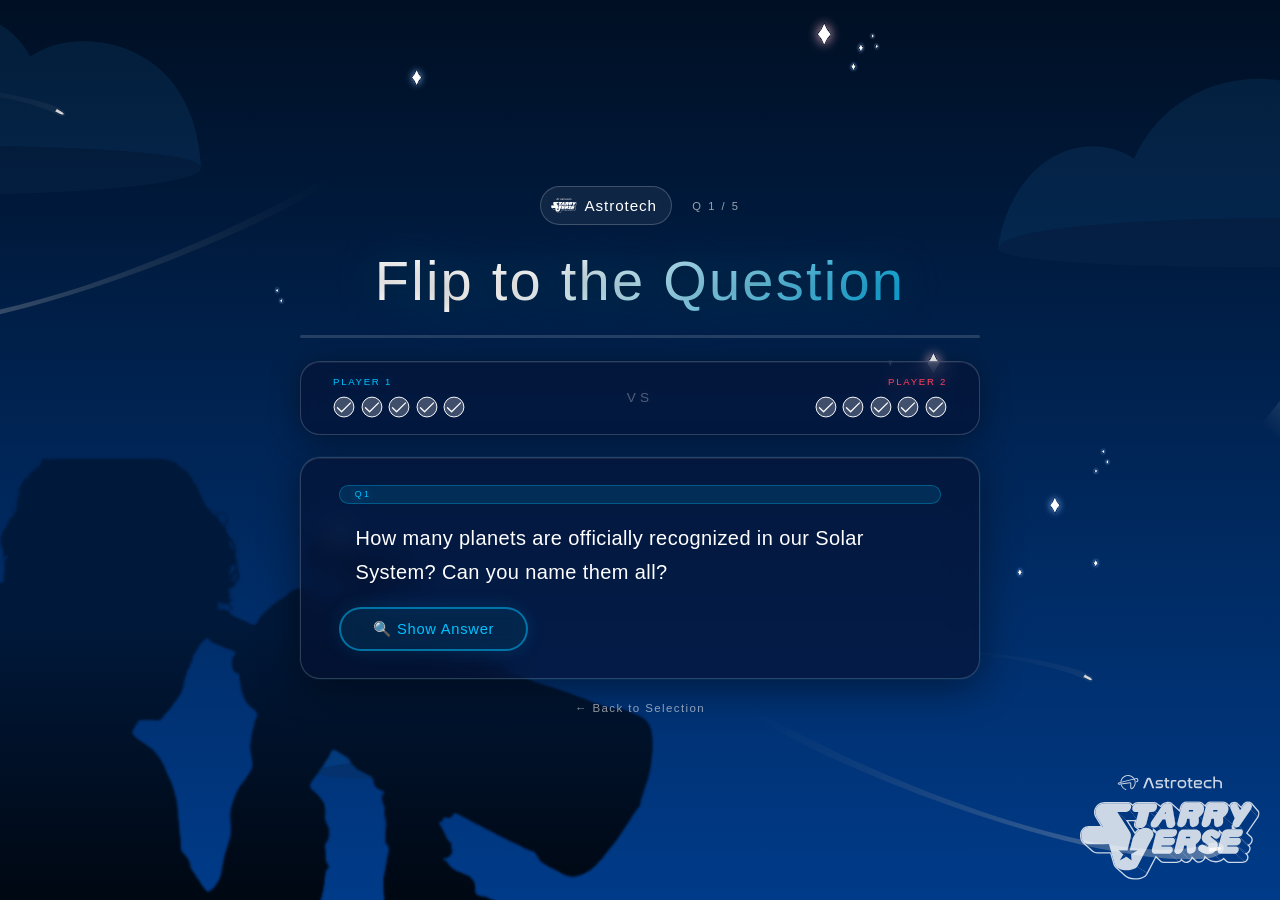
==== topic2.html @ 5b87983e "activity added" ====
<!DOCTYPE html>
<html lang="en">
<head>
  <meta charset="UTF-8"/>
  <meta name="viewport" content="width=device-width, initial-scale=1.0"/>
  <title>AstroTech — Flip to the Question</title>
  <link rel="stylesheet" href="style.css"/>
</head>
<body>

<main class="page-screen" id="quiz-main">

  <!-- TOP LOGOS -->
  <div class="page-top-logos">
    <div class="astrotech-badge">
      <img src="./images/logo.svg" alt="Astrotech" class="astrotech-icon"/>
      <span class="astrotech-text">Astrotech</span>
    </div>
    <span class="nav-progress" id="nav-progress">Q 1 / 5</span>
  </div>

  <!-- PAGE TITLE -->
  <h1 class="page-main-title">Flip to the Question</h1>

  <!-- PROGRESS BAR -->
  <div class="progress-bar-outer">
    <div class="progress-bar-inner" id="progress-bar-inner"></div>
  </div>

  <!-- SCOREBOARD -->
  <div class="scoreboard" id="scoreboard">
    <div class="score-block p1">
      <span class="score-name">Player 1</span>
      <div class="score-checks" id="checks-p1"></div>
    </div>
    <div class="score-mid">
      <span class="score-vs">VS</span>
    </div>
    <div class="score-block p2">
      <span class="score-name">Player 2</span>
      <div class="score-checks" id="checks-p2"></div>
    </div>
  </div>

  <!-- QUESTION CARD -->
  <div class="content-card" id="quiz-card">

    <div class="quiz-q-num" id="quiz-q-num">Q1</div>
    <p class="quiz-q-text" id="quiz-q-text">Loading…</p>

    <!-- SHOW ANSWER BUTTON — visible by default -->
    <button class="home-btn" id="btn-show-answer" onclick="Topic2.showAnswer()">🔍 Show Answer</button>

    <!-- ANSWER PANEL — hidden by default via inline style -->
    <div id="answer-panel" style="display:none;">
      <div class="answer-label">CORRECT ANSWER</div>
      <p class="answer-text" id="answer-text"></p>
      <div class="extra-info" id="extra-info" style="display:none;"></div>

      <!-- WINNER PICKER — visible inside answer panel -->
      <div id="round-winner-picker">
        <p class="picker-label">Who got it right?</p>
        <div class="picker-btns">
          <button class="home-btn pick-p1" id="pick-p1" onclick="Topic2.pickWinner(1)">Player 1</button>
          <button class="home-btn pick-tie" id="pick-tie" onclick="Topic2.pickWinner(0)">Tie</button>
          <button class="home-btn pick-p2" id="pick-p2" onclick="Topic2.pickWinner(2)">Player 2</button>
        </div>
      </div>

      <!-- RESULT BANNER — hidden by default -->
      <div id="round-result-banner" style="display:none;"></div>
    </div>

  </div>

  <!-- NEXT BUTTON — hidden by default -->
  <div id="quiz-nav-row" style="display:none;">
    <button class="home-btn" id="btn-next" onclick="Topic2.next()">NEXT QUESTION →</button>
  </div>

  <!-- FINISHED SCREEN — hidden by default -->
  <div id="finished-panel" style="display:none;">
    <div class="finish-trophy" id="finish-trophy">🏆</div>
    <h2 class="finish-title" id="finish-title">Game Over!</h2>
    <p class="finish-winner" id="finish-winner"></p>
    <div class="finish-scoreboard">
      <div class="finish-score-item p1">
        <span class="fs-name">Player 1</span>
        <span class="fs-num" id="fs-p1">0</span>
      </div>
      <div class="finish-score-item tie">
        <span class="fs-name">Ties</span>
        <span class="fs-num" id="fs-tie">0</span>
      </div>
      <div class="finish-score-item p2">
        <span class="fs-name">Player 2</span>
        <span class="fs-num" id="fs-p2">0</span>
      </div>
    </div>
    <div class="finish-actions">
      <button class="home-btn" onclick="Topic2.restart()">↺ Play Again</button>
      <a href="index.html" class="home-btn btn-ghost-style">← Home</a>
    </div>
  </div>

  <a href="index.html" class="back-link">← Back to Selection</a>

</main>

<img src="./images/logo.svg" class="corner-logo" alt="logo"/>
<script src="app.js"></script>
</body>
</html>
---- style.css ----
/* ══════════════════════════════════════════════
   ASTROTECH — STARRYVERSE · UNIFIED STYLESHEET
   Font: Nasalization
   Background: images/background.svg (all pages)
══════════════════════════════════════════════ */

/* ── Nasalization Font ── */
@font-face {
  font-family: 'Nasalization';
  src: url('./fonts/nasalization-rg.woff2') format('woff2'),
       url('./fonts/nasalization-rg.woff') format('woff'),
       url('./fonts/nasalization-rg.otf') format('opentype');
  font-weight: normal;
  font-style: normal;
}

/* ── Variables ── */
:root {
  --font: 'Nasalization', sans-serif;
  --white:      #ffffff;
  --white-60:   rgba(255,255,255,0.6);
  --white-30:   rgba(255,255,255,0.3);
  --white-15:   rgba(255,255,255,0.15);
  --white-08:   rgba(255,255,255,0.08);
  --border:     rgba(255,255,255,0.45);
  --border-dim: rgba(255,255,255,0.2);
  --cyan:       #00C3FF;
  --red:        #FF4060;
  --gold:       #FFC85A;
  --green:      #30FFAB;
  --radius-pill: 50px;
  --radius-card: 20px;
}

/* ── Reset ── */
*, *::before, *::after { box-sizing: border-box; margin: 0; padding: 0; }
html { font-size: 16px; }

body {
  width: 100vw;
  height: 100vh;
  overflow: hidden;
  background-image: url('./images/backgroun.svg');
  background-size: cover;
  background-position: center;
  background-repeat: no-repeat;
  font-family: var(--font);
  color: var(--white);
  display: flex;
  align-items: center;
  justify-content: center;
}

a { text-decoration: none; color: inherit; }

/* ══════════════════════════════════════════════
   SHARED LAYOUT
══════════════════════════════════════════════ */

/* Home & page screens both center-column */
.home-screen,
.page-screen {
  position: relative;
  width: 100vw;
  height: 100vh;
  display: flex;
  flex-direction: column;
  align-items: center;
  justify-content: center;
  gap: clamp(1rem, 2.5vh, 2rem);
  padding: 2rem 1.5rem;
  overflow-y: auto;
}

/* ── Top logos row (shared) ── */
.page-top-logos {
  display: flex;
  align-items: center;
  justify-content: center;
  gap: 1.25rem;
  flex-shrink: 0;
}

.astrotech-badge {
  display: flex;
  align-items: center;
  gap: .5rem;
}
.astrotech-icon {
  width: 26px;
  height: 26px;
  object-fit: contain;
  filter: brightness(0) invert(1);
}
.astrotech-text {
  font-size: .95rem;
  color: var(--white);
  letter-spacing: .06em;
}

/* StarryVerse logo (home only) */
.starryverse-logo {
  height: clamp(50px, 9vw, 100px);
  object-fit: contain;
  filter: drop-shadow(0 0 14px rgba(255,255,255,.2));
}

/* ── Page main title (shared) ── */
.page-main-title {
  font-size: clamp(1.6rem, 5vw, 3.5rem);
  font-weight: 400;
  color: var(--white);
  letter-spacing: .04em;
  text-align: center;
  text-shadow: 0 2px 24px rgba(0,0,0,.5);
  flex-shrink: 0;
}

/* ── The pill button (shared across all pages) ── */
.home-btn {
  display: inline-flex;
  align-items: center;
  justify-content: center;
  font-family: var(--font);
  font-size: clamp(.75rem, 1.6vw, .92rem);
  color: var(--white);
  padding: .7rem 2rem;
  border: 2px solid var(--border);
  border-radius: var(--radius-pill);
  background: var(--white-08);
  backdrop-filter: blur(8px);
  letter-spacing: .05em;
  cursor: pointer;
  transition: background .2s, border-color .2s, transform .2s, box-shadow .2s;
  white-space: nowrap;
}
.home-btn:hover {
  background: var(--white-15);
  border-color: var(--white);
  transform: translateY(-3px);
  box-shadow: 0 8px 28px rgba(0,0,0,.35);
}
.home-btn:disabled {
  opacity: .4;
  cursor: default;
  transform: none;
}

/* Button variants */
.btn-pause-style  { border-color: rgba(255,200,90,.6);  color: var(--gold); }
.btn-reset-style  { border-color: var(--border-dim);    color: var(--white-60); }
.btn-ghost-style  { border-color: var(--border-dim);    color: var(--white-60); }

/* ── Home buttons row ── */
.home-buttons {
  display: flex;
  gap: clamp(.75rem, 2.5vw, 1.75rem);
  flex-wrap: wrap;
  justify-content: center;
  flex-shrink: 0;
}
.home-buttons .home-btn {
  padding: .8rem 2.4rem;
  font-size: clamp(.8rem, 1.8vw, 1rem);
}

/* ── Back link ── */
.back-link {
  font-size: .72rem;
  letter-spacing: .12em;
  color: var(--white-60);
  transition: color .2s;
  flex-shrink: 0;
}
.back-link:hover { color: var(--white); }

/* ── Corner logo ── */
.corner-logo {
  position: fixed;
  bottom: 1.25rem;
  right: 1.25rem;
  width: 180px;
  object-fit: contain;
  z-index: 999;
  opacity: .8;
  filter: brightness(0) invert(1);
  transition: opacity .2s, transform .2s;
}
.corner-logo:hover { opacity: 1; transform: scale(1.08); }

/* ── Content card (topic pages) ── */
.content-card {
  background: rgba(10, 25, 60, 0.55);
  border: 1px solid var(--border-dim);
  border-radius: var(--radius-card);
  backdrop-filter: blur(14px);
  padding: clamp(1.25rem, 3vh, 2rem) clamp(1.25rem, 3vw, 2.5rem);
  width: min(680px, 94vw);
  display: flex;
  flex-direction: column;
  gap: 1.1rem;
  flex-shrink: 0;
}

/* ── Progress bar ── */
.progress-bar-outer {
  width: min(680px, 94vw);
  height: 3px;
  background: var(--white-15);
  border-radius: 3px;
  flex-shrink: 0;
}
.progress-bar-inner {
  height: 100%;
  background: linear-gradient(90deg, var(--cyan), var(--white));
  border-radius: 3px;
  transition: width .5s ease;
  width: 0%;
}

/* ── Nav progress label ── */
.nav-progress {
  font-size: .7rem;
  letter-spacing: .18em;
  color: var(--white-60);
}

/* ══════════════════════════════════════════════
   TOPIC 1 — DEBATE
══════════════════════════════════════════════ */

.q-tag {
  display: inline-block;
  font-size: .55rem;
  letter-spacing: .22em;
  color: var(--gold);
  border: 1px solid rgba(255,200,90,.4);
  border-radius: 4px;
  padding: .2rem .7rem;
  background: rgba(255,200,90,.08);
}

.debate-question {
  font-size: clamp(1rem, 2.2vw, 1.3rem);
  font-weight: 400;
  line-height: 1.6;
  color: var(--white);
  letter-spacing: .02em;
}

.q-hint {
  font-size: .75rem;
  color: var(--white-60);
  font-style: italic;
  letter-spacing: .04em;
}

/* Timer */
.timer-area {
  display: flex;
  flex-direction: column;
  align-items: center;
  gap: 1rem;
}

.timer-ring-wrap {
  position: relative;
  width: clamp(130px, 18vw, 180px);
  height: clamp(130px, 18vw, 180px);
}
.ring-svg {
  width: 100%; height: 100%;
  transform: rotate(-90deg);
}
.ring-track {
  fill: none;
  stroke: var(--white-15);
  stroke-width: 10;
}
.ring-progress {
  fill: none;
  stroke: var(--white);
  stroke-width: 10;
  stroke-linecap: round;
  stroke-dasharray: 552.9;
  stroke-dashoffset: 0;
  transition: stroke-dashoffset .9s linear, stroke .5s;
  filter: drop-shadow(0 0 6px rgba(255,255,255,.5));
}
.ring-progress.warn   { stroke: var(--gold);  filter: drop-shadow(0 0 8px rgba(255,200,90,.6)); }
.ring-progress.danger { stroke: var(--red);   filter: drop-shadow(0 0 8px rgba(255,64,96,.6)); }

.timer-center {
  position: absolute; inset: 0;
  display: flex; flex-direction: column;
  align-items: center; justify-content: center;
  gap: .2rem;
}
.timer-digits {
  font-size: clamp(1.8rem, 4vw, 2.5rem);
  font-weight: 400;
  color: var(--white);
  letter-spacing: .04em;
  transition: color .4s;
}
.timer-digits.warn   { color: var(--gold); }
.timer-digits.danger { color: var(--red); animation: blink .7s step-end infinite; }
@keyframes blink { 0%,100%{ opacity:1 } 50%{ opacity:.35 } }

.timer-status {
  font-size: .5rem;
  letter-spacing: .2em;
  color: var(--white-60);
  text-transform: uppercase;
}

.timer-controls {
  display: flex;
  gap: .75rem;
  flex-wrap: wrap;
  justify-content: center;
}

.timer-msg {
  font-size: .7rem;
  letter-spacing: .1em;
  color: var(--red);
  opacity: 0;
  transition: opacity .4s;
  min-height: 1.2em;
  text-align: center;
}
.timer-msg.visible { opacity: 1; }

@keyframes ringPulse {
  0%   { box-shadow: 0 0 0 0 rgba(255,64,96,.6); }
  70%  { box-shadow: 0 0 0 20px rgba(255,64,96,0); }
  100% { box-shadow: 0 0 0 0 rgba(255,64,96,0); }
}
.ring-pulse { border-radius: 50%; animation: ringPulse .8s ease 3; }

.new-q-row { text-align: center; }

/* ══════════════════════════════════════════════
   TOPIC 2 — QUIZ + SCOREBOARD
══════════════════════════════════════════════ */

/* Scoreboard */
.scoreboard {
  display: flex;
  align-items: center;
  justify-content: space-between;
  width: min(680px, 94vw);
  background: rgba(10, 25, 60, 0.5);
  border: 1px solid var(--border-dim);
  border-radius: var(--radius-card);
  padding: .9rem 2rem;
  backdrop-filter: blur(10px);
  flex-shrink: 0;
}
.score-block {
  display: flex;
  flex-direction: column;
  align-items: flex-start;
  gap: .5rem;
  flex: 1;
}
.score-block.p2 { align-items: flex-end; }

.score-name {
  font-size: .6rem;
  letter-spacing: .18em;
  color: var(--white-60);
  text-transform: uppercase;
}

/* Check icons row */
.score-checks {
  display: flex;
  gap: .35rem;
  flex-wrap: wrap;
  min-height: 24px;
  align-items: center;
}
.check-icon {
  width: 22px;
  height: 22px;
  object-fit: contain;
  display: block;
}

.score-mid {
  display: flex;
  align-items: center;
  justify-content: center;
  padding: 0 1rem;
}
.score-vs {
  font-size: .75rem;
  letter-spacing: .25em;
  color: var(--white-30);
}

/* Question card */
.quiz-q-num {
  font-size: .6rem;
  letter-spacing: .25em;
  color: var(--white-60);
}
.quiz-q-text {
  font-size: clamp(.95rem, 2vw, 1.2rem);
  line-height: 1.65;
  color: var(--white);
  letter-spacing: .02em;
}

/* Answer panel */
.answer-panel {
  background: rgba(255,255,255,.05);
  border: 1px solid var(--border-dim);
  border-radius: 14px;
  padding: 1.25rem 1.5rem;
  flex-direction: column;
  gap: .85rem;
}

.answer-label {
  font-size: .55rem;
  letter-spacing: .22em;
  color: var(--green);
}
.answer-text {
  font-size: clamp(.9rem, 1.8vw, 1.05rem);
  color: var(--white);
  line-height: 1.55;
}
.extra-info {
  font-size: .82rem;
  color: var(--white-60);
  line-height: 1.7;
  padding-top: .6rem;
  border-top: 1px solid var(--border-dim);
  display: none;
}

/* Winner picker */
.round-winner-picker {
  padding-top: .75rem;
  border-top: 1px solid var(--border-dim);
}
.picker-label {
  font-size: .6rem;
  letter-spacing: .18em;
  color: var(--gold);
  margin-bottom: .65rem;
  text-align: center;
}
.picker-btns {
  display: flex;
  gap: .65rem;
  justify-content: center;
  flex-wrap: wrap;
}
.pick-p1  { border-color: rgba(0,195,255,.5);  color: var(--cyan); }
.pick-tie { border-color: rgba(255,200,90,.5); color: var(--gold); }
.pick-p2  { border-color: rgba(255,64,96,.5);  color: var(--red);  }

.pick-p1:not(:disabled):hover  { background: rgba(0,195,255,.15); }
.pick-tie:not(:disabled):hover { background: rgba(255,200,90,.12); }
.pick-p2:not(:disabled):hover  { background: rgba(255,64,96,.15); }

.pick-btn-selected { transform: scale(1.06) !important; opacity: 1 !important; }

/* Round result banner */
.round-result-banner {
  padding: .55rem 1rem;
  border-radius: 8px;
  font-size: .72rem;
  letter-spacing: .1em;
  text-align: center;
  opacity: 0;
  transform: translateY(4px);
  transition: opacity .3s, transform .3s;
}
.round-result-banner.banner-visible { opacity: 1; transform: translateY(0); }
.banner-p1  { background: rgba(0,195,255,.1);   border: 1px solid rgba(0,195,255,.3);  color: var(--cyan); }
.banner-p2  { background: rgba(255,64,96,.1);   border: 1px solid rgba(255,64,96,.3);  color: var(--red);  }
.banner-tie { background: rgba(255,200,90,.08); border: 1px solid rgba(255,200,90,.3); color: var(--gold); }

/* Quiz nav row */
.quiz-nav-row {
  width: min(680px, 94vw);
  justify-content: flex-end;
  flex-shrink: 0;
}

/* ══════════════════════════════════════════════
   FINISHED SCREEN
══════════════════════════════════════════════ */
.finished-panel {
  width: min(560px, 92vw);
  background: rgba(10, 25, 60, 0.65);
  border: 1px solid var(--border-dim);
  border-radius: var(--radius-card);
  padding: 2.5rem 2rem;
  flex-direction: column;
  align-items: center;
  gap: 1rem;
  text-align: center;
  opacity: 0;
  transform: scale(.95);
  transition: opacity .5s, transform .5s;
  backdrop-filter: blur(14px);
}
.finished-panel.visible { opacity: 1; transform: scale(1); }

.finish-trophy {
  font-size: 3.5rem;
  animation: trophyPop .8s cubic-bezier(.36,1.8,.4,1) both;
}
@keyframes trophyPop {
  from { transform: scale(0) rotate(-15deg); opacity: 0; }
  to   { transform: scale(1) rotate(0); opacity: 1; }
}
.finish-title {
  font-size: clamp(1.3rem, 3vw, 2rem);
  color: var(--gold);
  letter-spacing: .1em;
  text-shadow: 0 0 20px rgba(255,200,90,.4);
}
.finish-winner {
  font-size: clamp(.9rem, 2vw, 1.15rem);
  color: var(--white);
  letter-spacing: .06em;
}
.finish-scoreboard {
  display: flex;
  gap: .85rem;
  justify-content: center;
  flex-wrap: wrap;
  margin: .5rem 0;
}
.finish-score-item {
  background: var(--white-08);
  border: 1px solid var(--border-dim);
  border-radius: 12px;
  padding: .8rem 1.4rem;
  text-align: center;
  min-width: 80px;
}
.fs-name {
  display: block;
  font-size: .52rem;
  letter-spacing: .18em;
  color: var(--white-60);
  margin-bottom: .3rem;
}
.fs-num {
  display: block;
  font-size: 2rem;
  color: var(--white);
  line-height: 1;
}
.finish-score-item.p1  .fs-num { color: var(--cyan); }
.finish-score-item.p2  .fs-num { color: var(--red);  }
.finish-score-item.tie .fs-num { color: var(--gold); }

.finish-actions {
  display: flex;
  gap: .85rem;
  flex-wrap: wrap;
  justify-content: center;
  margin-top: .5rem;
}

/* ── Scrollbar ── */
.page-screen::-webkit-scrollbar { width: 3px; }
.page-screen::-webkit-scrollbar-thumb { background: var(--border-dim); border-radius: 3px; }

/* ══════════════════════════════════════════════
   ENHANCED STYLES — Visual Polish
══════════════════════════════════════════════ */

/* ── Animated page entry ── */
.home-screen,
.page-screen {
  animation: pageEnter .6s ease both;
}
@keyframes pageEnter {
  from { opacity: 0; transform: translateY(16px); }
  to   { opacity: 1; transform: translateY(0); }
}

/* ── Page title glow ── */
.page-main-title {
  background: linear-gradient(135deg, #fff 30%, rgba(0,195,255,.8) 100%);
  -webkit-background-clip: text;
  -webkit-text-fill-color: transparent;
  background-clip: text;
  filter: drop-shadow(0 0 18px rgba(0,195,255,.25));
}

/* ── Logo badge glow ── */
.astrotech-badge {
  background: rgba(255,255,255,.06);
  border: 1px solid var(--border-dim);
  border-radius: 50px;
  padding: .35rem .9rem .35rem .6rem;
  backdrop-filter: blur(6px);
}

/* ── Content card elevated ── */
.content-card {
  background: rgba(6, 18, 50, 0.65);
  border: 1px solid rgba(255,255,255,.18);
  box-shadow:
    0 0 0 1px rgba(0,195,255,.06),
    0 8px 40px rgba(0,0,0,.45),
    inset 0 1px 0 rgba(255,255,255,.07);
  transition: box-shadow .3s;
}
.content-card:hover {
  box-shadow:
    0 0 0 1px rgba(0,195,255,.12),
    0 12px 50px rgba(0,0,0,.5),
    inset 0 1px 0 rgba(255,255,255,.09);
}

/* ── Scoreboard elevated ── */
.scoreboard {
  background: rgba(6, 18, 50, 0.6);
  border: 1px solid rgba(255,255,255,.18);
  box-shadow: 0 4px 30px rgba(0,0,0,.4), inset 0 1px 0 rgba(255,255,255,.06);
}
.score-block.p1 .score-name { color: var(--cyan); text-shadow: 0 0 10px rgba(0,195,255,.4); }
.score-block.p2 .score-name { color: var(--red);  text-shadow: 0 0 10px rgba(255,64,96,.4); }

.score-vs {
  font-size: .85rem;
  letter-spacing: .3em;
  color: var(--white-30);
  text-shadow: 0 0 14px rgba(255,255,255,.15);
}

/* Check icon animation on score */
.check-icon {
  transition: transform .25s cubic-bezier(.36,1.8,.4,1), filter .25s;
}
.check-icon:last-child {
  animation: checkPop .35s cubic-bezier(.36,1.8,.4,1) both;
}
@keyframes checkPop {
  from { transform: scale(0); opacity: 0; }
  to   { transform: scale(1); opacity: 1; }
}

/* ── Question number pill ── */
.quiz-q-num {
  display: inline-block;
  background: rgba(0,195,255,.12);
  border: 1px solid rgba(0,195,255,.3);
  border-radius: 50px;
  padding: .2rem .9rem;
  color: var(--cyan);
  font-size: .55rem;
  letter-spacing: .28em;
  text-shadow: 0 0 8px rgba(0,195,255,.5);
}

/* ── Question text ── */
.quiz-q-text {
  font-size: clamp(1rem, 2vw, 1.25rem);
  line-height: 1.7;
  color: var(--white);
  padding-left: 1rem;
}

/* ── Show answer button glow ── */
#btn-show-answer {
  background: rgba(0,195,255,.1);
  border-color: rgba(0,195,255,.5);
  color: var(--cyan);
  box-shadow: 0 0 20px rgba(0,195,255,.12);
  align-self: flex-start;
}
#btn-show-answer:hover {
  background: rgba(0,195,255,.22);
  box-shadow: 0 0 32px rgba(0,195,255,.3);
  border-color: var(--cyan);
}

/* ── Answer panel styling ── */
#answer-panel {
  background: rgba(6, 18, 50, 0.7);
  border: 1px solid rgba(48,255,171,.2);
  border-radius: 14px;
  padding: 1.25rem 1.5rem;
  gap: .9rem;
  flex-direction: column;
  box-shadow: 0 0 24px rgba(48,255,171,.06), inset 0 1px 0 rgba(255,255,255,.05);
  animation: answerReveal .4s ease both;
}
@keyframes answerReveal {
  from { opacity: 0; transform: translateY(10px); }
  to   { opacity: 1; transform: translateY(0); }
}

.answer-label {
  font-size: .55rem;
  letter-spacing: .28em;
  color: var(--green);
  text-shadow: 0 0 12px rgba(48,255,171,.5);
}

.answer-text {
  font-size: clamp(.9rem, 1.8vw, 1.05rem);
  color: var(--white);
  line-height: 1.65;
  background: rgba(48,255,171,.05);
  padding: .6rem .9rem;
  border-radius: 0 8px 8px 0;
}

.extra-info {
  font-size: .8rem;
  color: var(--white-60);
  line-height: 1.75;
  padding: .75rem 1rem;
  border-top: none;
  background: rgba(255,255,255,.04);
  border-radius: 8px;
  border: 1px solid var(--border-dim);
}

/* ── Picker label ── */
.picker-label {
    margin: .75rem;
  font-size: .58rem;
  letter-spacing: .2em;
  color: var(--gold);
  text-shadow: 0 0 10px rgba(255,200,90,.3);
  text-align: center;
  margin-bottom: .75rem;
}

/* ── Picker buttons glow ── */
.pick-p1  {
  box-shadow: 0 0 14px rgba(0,195,255,.1);
}
.pick-tie {
  box-shadow: 0 0 14px rgba(255,200,90,.1);
}
.pick-p2  {
  box-shadow: 0 0 14px rgba(255,64,96,.1);
}
.pick-p1:not(:disabled):hover  {
  box-shadow: 0 0 24px rgba(0,195,255,.3);
  transform: translateY(-3px);
}
.pick-tie:not(:disabled):hover {
  box-shadow: 0 0 24px rgba(255,200,90,.25);
  transform: translateY(-3px);
}
.pick-p2:not(:disabled):hover  {
  box-shadow: 0 0 24px rgba(255,64,96,.3);
  transform: translateY(-3px);
}

/* ── Round result banner ── */
.banner-p1  {
  background: rgba(0,195,255,.12);
  border: 1px solid rgba(0,195,255,.35);
  color: var(--cyan);
  text-shadow: 0 0 10px rgba(0,195,255,.4);
  font-size: .8rem;
  padding: .65rem 1.2rem;
  border-radius: 10px;
  letter-spacing: .1em;
}
.banner-p2  {
  background: rgba(255,64,96,.12);
  border: 1px solid rgba(255,64,96,.35);
  color: var(--red);
  text-shadow: 0 0 10px rgba(255,64,96,.4);
  font-size: .8rem;
  padding: .65rem 1.2rem;
  border-radius: 10px;
  letter-spacing: .1em;
}
.banner-tie {
  background: rgba(255,200,90,.1);
  border: 1px solid rgba(255,200,90,.35);
  color: var(--gold);
  text-shadow: 0 0 10px rgba(255,200,90,.4);
  font-size: .8rem;
  padding: .65rem 1.2rem;
  border-radius: 10px;
  letter-spacing: .1em;
}

/* ── Next button ── */
#btn-next {
  background: rgba(255,255,255,.1);
  border-color: rgba(255,255,255,.5);
  box-shadow: 0 4px 20px rgba(0,0,0,.3);
}
#btn-next:hover {
  background: rgba(255,255,255,.2);
  box-shadow: 0 6px 28px rgba(0,0,0,.4);
}

/* ── Progress bar glow ── */
.progress-bar-inner {
  background: linear-gradient(90deg, var(--cyan), rgba(255,255,255,.9));
  box-shadow: 0 0 10px rgba(0,195,255,.5);
}

/* ── Debate question highlight ── */
.debate-question {
  border-left: 2px solid rgba(255,200,90,.5);
  padding-left: 1rem;
  color: var(--white);
}

/* ── Timer ring glow ── */
.ring-track {
  stroke: rgba(255,255,255,.06);
}
.ring-progress {
  filter: drop-shadow(0 0 10px rgba(255,255,255,.6));
}
.ring-progress.warn   { filter: drop-shadow(0 0 10px rgba(255,200,90,.7)); }
.ring-progress.danger { filter: drop-shadow(0 0 10px rgba(255,64,96,.8)); }

/* ── Timer digits ── */
.timer-digits {
  font-size: clamp(2rem, 4.5vw, 2.8rem);
  text-shadow: 0 0 20px rgba(255,255,255,.4);
}
.timer-digits.warn   { text-shadow: 0 0 20px rgba(255,200,90,.5); }
.timer-digits.danger { text-shadow: 0 0 20px rgba(255,64,96,.6); }

/* ── Finished panel ── */
#finished-panel {
  flex-direction: column;
  align-items: center;
  gap: 1.5rem;
  width: min(560px, 92vw);
  background: rgba(6, 16, 45, 0.75);
  border: 1px solid rgba(255,255,255,.18);
  border-radius: 24px;
  padding: 3rem 2.5rem 2.5rem;
  backdrop-filter: blur(20px);
  box-shadow:
    0 0 0 1px rgba(0,195,255,.08),
    0 24px 80px rgba(0,0,0,.6),
    inset 0 1px 0 rgba(255,255,255,.08);
  animation: finishedEntry .6s cubic-bezier(.22,1,.36,1) both;
}
@keyframes finishedEntry {
  from { opacity: 0; transform: scale(.92) translateY(20px); }
  to   { opacity: 1; transform: scale(1)   translateY(0); }
}

/* Trophy */
#finished-panel .finish-trophy {
  font-size: 4.5rem;
  line-height: 1;
  filter: drop-shadow(0 0 24px rgba(255,200,90,.6));
  animation: trophyBounce .9s cubic-bezier(.36,1.8,.4,1) both;
}
@keyframes trophyBounce {
  from { transform: scale(0) rotate(-20deg); opacity: 0; }
  to   { transform: scale(1) rotate(0deg);  opacity: 1; }
}

/* Title */
#finished-panel .finish-title {
  font-size: clamp(1.4rem, 3.5vw, 2.2rem);
  letter-spacing: .12em;
  background: linear-gradient(135deg, var(--gold) 0%, #fff 60%, var(--cyan) 100%);
  -webkit-background-clip: text;
  -webkit-text-fill-color: transparent;
  background-clip: text;
  filter: drop-shadow(0 0 16px rgba(255,200,90,.3));
  text-align: center;
}

/* Winner text */
#finished-panel .finish-winner {
  font-size: clamp(.85rem, 1.8vw, 1.05rem);
  color: var(--white-60);
  letter-spacing: .08em;
  text-align: center;
}

/* Scoreboard row */
#finished-panel .finish-scoreboard {
  display: flex;
  gap: 1rem;
  justify-content: center;
  flex-wrap: wrap;
  width: 100%;
}

/* Score items */
#finished-panel .finish-score-item {
  flex: 1;
  min-width: 100px;
  max-width: 140px;
  display: flex;
  flex-direction: column;
  align-items: center;
  gap: .5rem;
  padding: 1.1rem 1rem;
  border-radius: 16px;
  border: 1px solid var(--border-dim);
  background: rgba(255,255,255,.04);
  transition: transform .25s, box-shadow .25s;
}
#finished-panel .finish-score-item:hover { transform: translateY(-4px); }

#finished-panel .finish-score-item.p1 {
  border-color: rgba(0,195,255,.35);
  background: rgba(0,195,255,.07);
  box-shadow: 0 0 24px rgba(0,195,255,.1);
}
#finished-panel .finish-score-item.p2 {
  border-color: rgba(255,64,96,.35);
  background: rgba(255,64,96,.07);
  box-shadow: 0 0 24px rgba(255,64,96,.1);
}
#finished-panel .finish-score-item.tie {
  border-color: rgba(255,200,90,.3);
  background: rgba(255,200,90,.05);
  box-shadow: 0 0 24px rgba(255,200,90,.08);
}

#finished-panel .fs-name {
  font-size: .52rem;
  letter-spacing: .22em;
  text-transform: uppercase;
  color: var(--white-60);
}
#finished-panel .finish-score-item.p1  .fs-name { color: rgba(0,195,255,.8); }
#finished-panel .finish-score-item.p2  .fs-name { color: rgba(255,64,96,.8); }
#finished-panel .finish-score-item.tie .fs-name { color: rgba(255,200,90,.8); }

#finished-panel .fs-num {
  font-size: 2.8rem;
  line-height: 1;
  font-weight: 400;
}
#finished-panel .finish-score-item.p1  .fs-num { color: var(--cyan); text-shadow: 0 0 20px rgba(0,195,255,.5); }
#finished-panel .finish-score-item.p2  .fs-num { color: var(--red);  text-shadow: 0 0 20px rgba(255,64,96,.5); }
#finished-panel .finish-score-item.tie .fs-num { color: var(--gold); text-shadow: 0 0 20px rgba(255,200,90,.4); }

/* Actions */
#finished-panel .finish-actions {
  display: flex;
  gap: 1rem;
  flex-wrap: wrap;
  justify-content: center;
  padding-top: 1rem;
  border-top: 1px solid var(--border-dim);
  width: 100%;
}

#finished-panel .home-btn:not(.btn-ghost-style) {
  background: rgba(0,195,255,.12);
  border-color: rgba(0,195,255,.5);
  color: var(--white);
  box-shadow: 0 0 20px rgba(0,195,255,.15);
}
#finished-panel .home-btn:not(.btn-ghost-style):hover {
  background: rgba(0,195,255,.25);
  box-shadow: 0 0 32px rgba(0,195,255,.3);
}
#finished-panel .btn-ghost-style {
  color: var(--white-60);
  border-color: var(--border-dim);
}
#finished-panel .btn-ghost-style:hover {
  color: var(--white);
  border-color: rgba(255,255,255,.4);
}
/* ── Scrollbar styled ── */
.page-screen::-webkit-scrollbar { width: 4px; }
.page-screen::-webkit-scrollbar-track { background: transparent; }
.page-screen::-webkit-scrollbar-thumb {
  background: rgba(0,195,255,.3);
  border-radius: 4px;
}
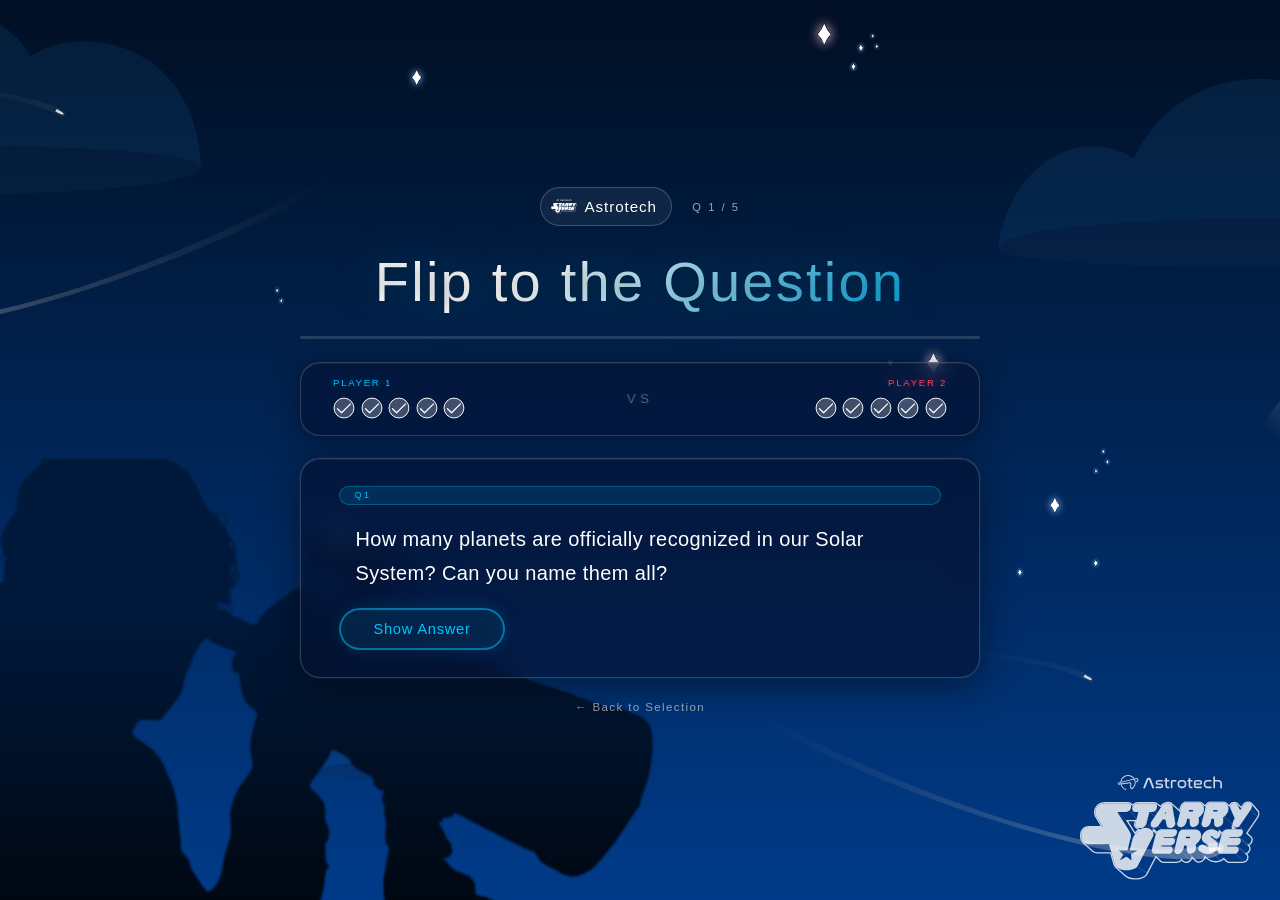
==== commit c4f85725: "Remove emoji from Show Answer button" ====
--- a/topic2.html
+++ b/topic2.html
@@ -49,7 +49,7 @@
     <p class="quiz-q-text" id="quiz-q-text">Loading…</p>
 
     <!-- SHOW ANSWER BUTTON — visible by default -->
-    <button class="home-btn" id="btn-show-answer" onclick="Topic2.showAnswer()">🔍 Show Answer</button>
+    <button class="home-btn" id="btn-show-answer" onclick="Topic2.showAnswer()">Show Answer</button>
 
     <!-- ANSWER PANEL — hidden by default via inline style -->
     <div id="answer-panel" style="display:none;">
@@ -110,4 +110,4 @@
 <img src="./images/logo.svg" class="corner-logo" alt="logo"/>
 <script src="app.js"></script>
 </body>
-</html>+</html>
